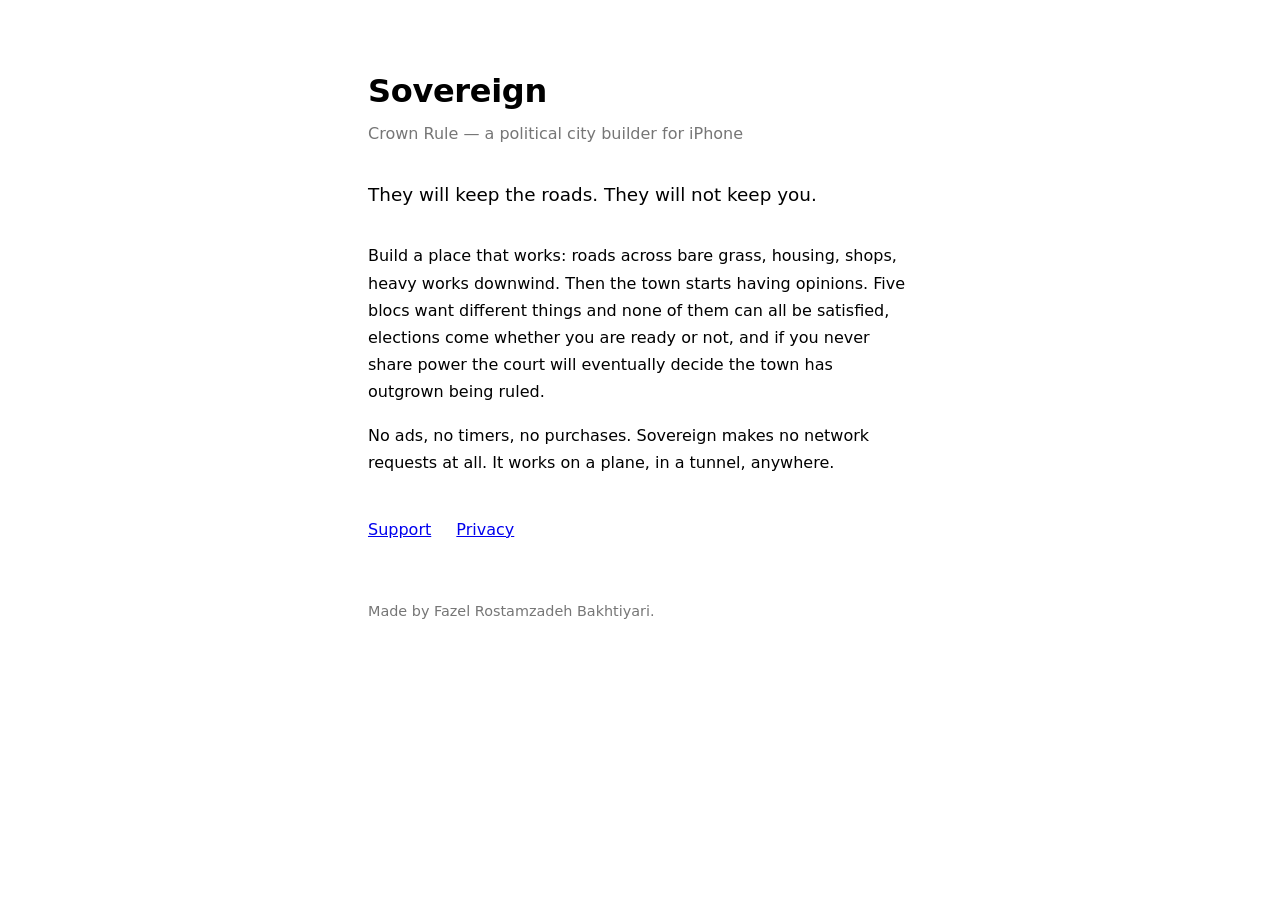
==== index.html @ aa3fa615 "Sovereign site: landing, support and privacy Public because GitHub Pages will not serve a private re" ====
<!doctype html>
<html lang="en">
<head>
<meta charset="utf-8">
<meta name="viewport" content="width=device-width,initial-scale=1">
<title>Sovereign — a political city builder</title>
<style>
  :root { color-scheme: light dark; }
  body { max-width: 34rem; margin: 4rem auto; padding: 0 1.25rem 4rem;
         font: 16px/1.7 system-ui, -apple-system, "Segoe UI", sans-serif; }
  h1 { font-size: 2rem; margin-bottom: .1rem; letter-spacing: -.01em; }
  .sub { color: #767676; margin-top: 0; }
  .lede { font-size: 1.15rem; margin: 2rem 0; }
  nav { margin-top: 2.5rem; }
  nav a { display: inline-block; margin-right: 1.25rem; }
  footer { margin-top: 3.5rem; font-size: .9rem; color: #767676; }
</style>
</head>
<body>
<h1>Sovereign</h1>
<p class="sub">Crown Rule — a political city builder for iPhone</p>

<p class="lede">They will keep the roads. They will not keep you.</p>

<p>Build a place that works: roads across bare grass, housing, shops, heavy works
downwind. Then the town starts having opinions. Five blocs want different things
and none of them can all be satisfied, elections come whether you are ready or
not, and if you never share power the court will eventually decide the town has
outgrown being ruled.</p>

<p>No ads, no timers, no purchases. Sovereign makes no network requests at all.
It works on a plane, in a tunnel, anywhere.</p>

<nav>
  <a href="support.html">Support</a>
  <a href="privacy.html">Privacy</a>
</nav>

<footer>Made by Fazel Rostamzadeh Bakhtiyari.</footer>
</body>
</html>
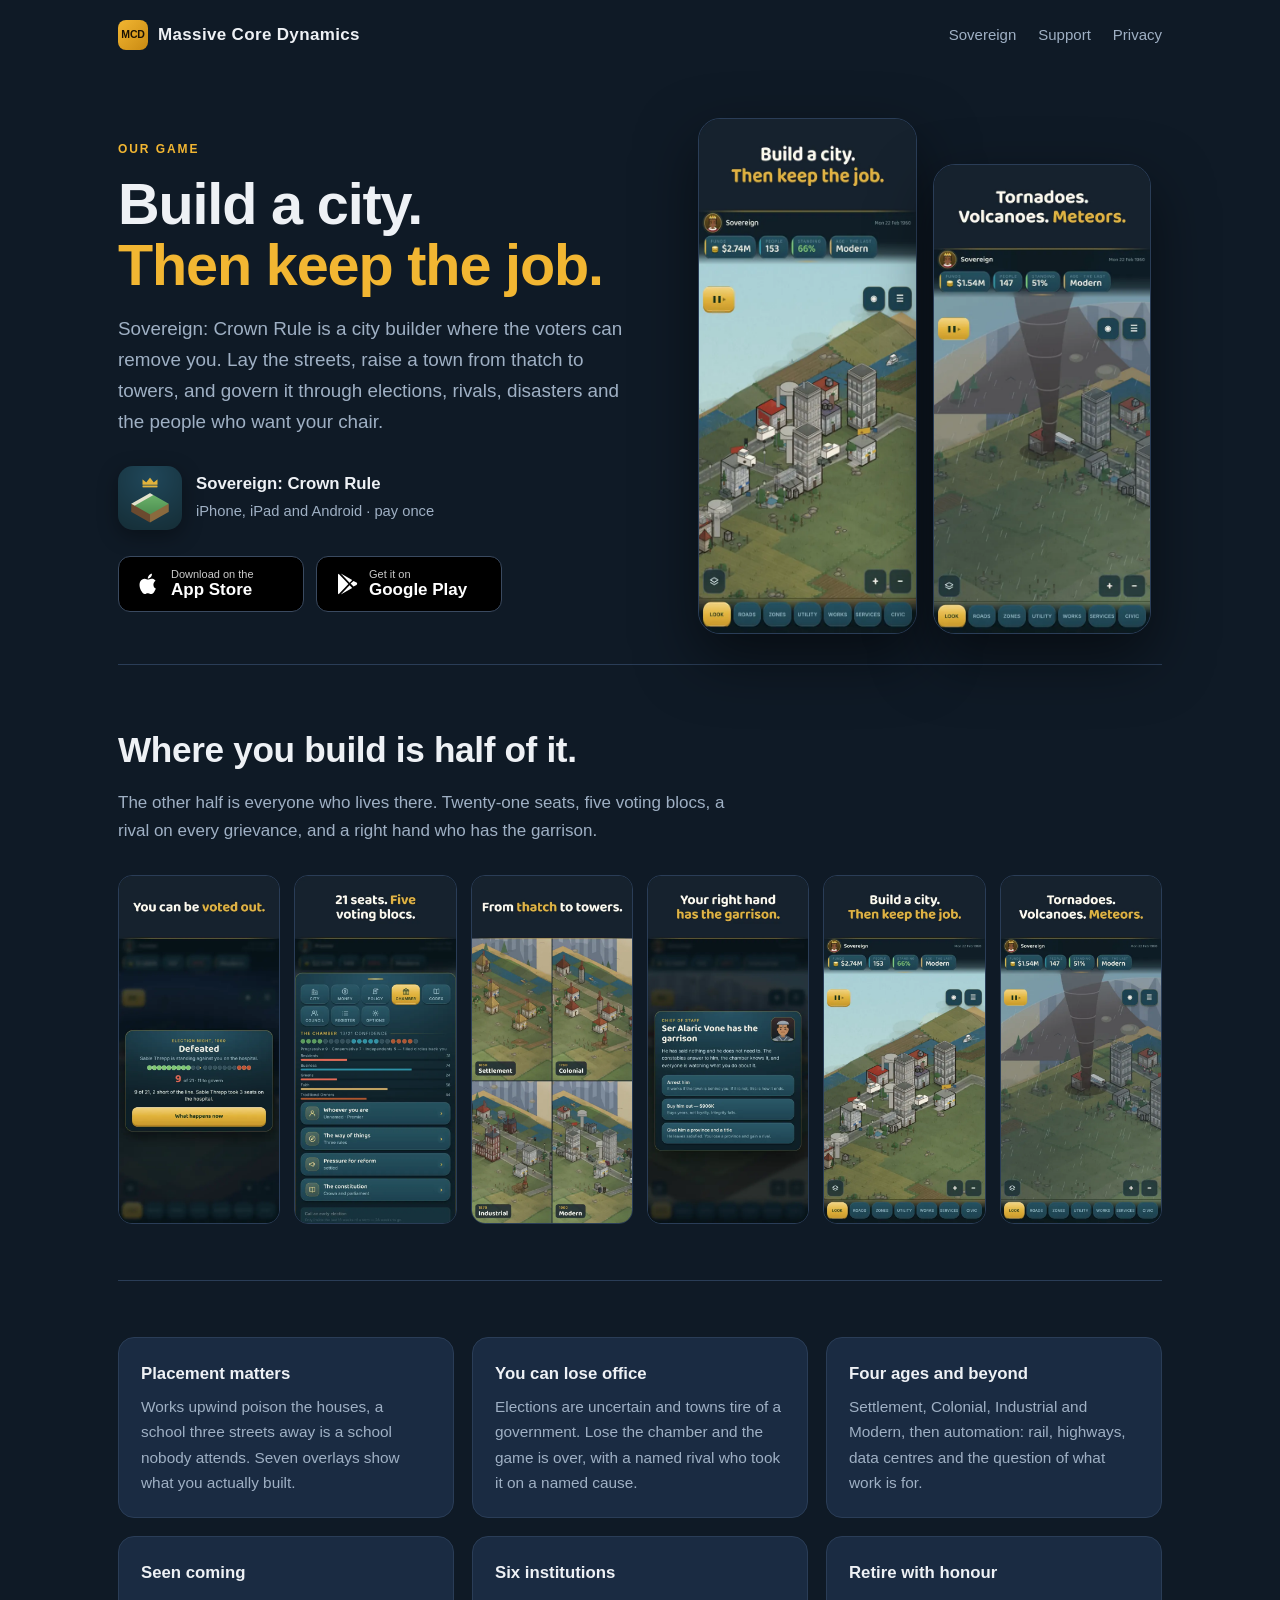
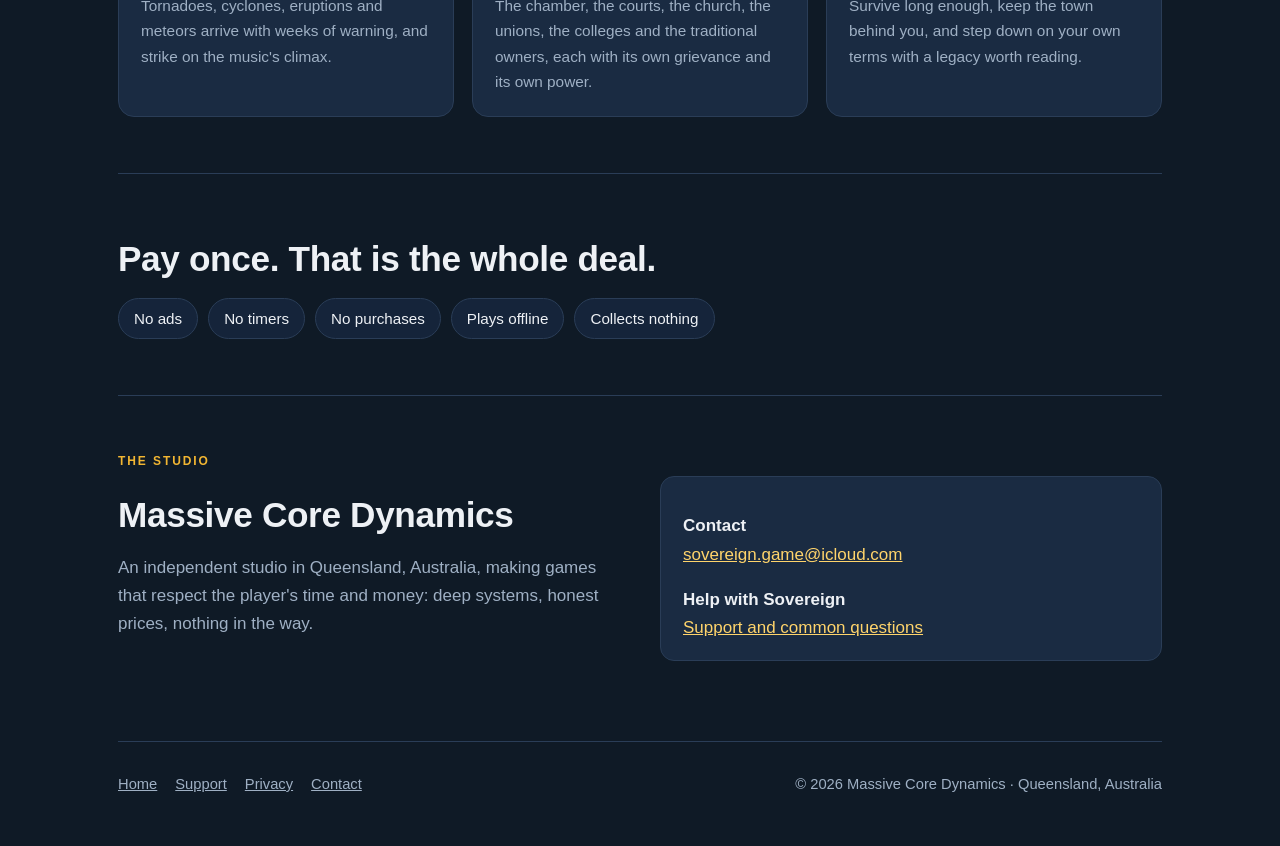
==== commit 6ce4b551: "A proper studio site: Massive Core Dynamics home with Sovereign, store links, screenshots; support a" ====
--- a/index.html
+++ b/index.html
@@ -3,39 +3,86 @@
 <head>
 <meta charset="utf-8">
 <meta name="viewport" content="width=device-width,initial-scale=1">
-<title>Sovereign — a political city builder</title>
-<style>
-  :root { color-scheme: light dark; }
-  body { max-width: 34rem; margin: 4rem auto; padding: 0 1.25rem 4rem;
-         font: 16px/1.7 system-ui, -apple-system, "Segoe UI", sans-serif; }
-  h1 { font-size: 2rem; margin-bottom: .1rem; letter-spacing: -.01em; }
-  .sub { color: #767676; margin-top: 0; }
-  .lede { font-size: 1.15rem; margin: 2rem 0; }
-  nav { margin-top: 2.5rem; }
-  nav a { display: inline-block; margin-right: 1.25rem; }
-  footer { margin-top: 3.5rem; font-size: .9rem; color: #767676; }
-</style>
+<title>Massive Core Dynamics — makers of Sovereign</title>
+<meta name="description" content="An independent games studio in Queensland, Australia. Makers of Sovereign: Crown Rule, a political city builder for iPhone and Android.">
+<meta property="og:title" content="Massive Core Dynamics — makers of Sovereign">
+<meta property="og:description" content="An independent games studio in Queensland, Australia. Makers of Sovereign: Crown Rule, a political city builder for iPhone and Android.">
+<meta property="og:image" content="img/1-build.webp">
+<link rel="icon" href="favicon.png">
+<link rel="stylesheet" href="style.css">
 </head>
 <body>
-<h1>Sovereign</h1>
-<p class="sub">Crown Rule — a political city builder for iPhone</p>
-
-<p class="lede">They will keep the roads. They will not keep you.</p>
-
-<p>Build a place that works: roads across bare grass, housing, shops, heavy works
-downwind. Then the town starts having opinions. Five blocs want different things
-and none of them can all be satisfied, elections come whether you are ready or
-not, and if you never share power the court will eventually decide the town has
-outgrown being ruled.</p>
-
-<p>No ads, no timers, no purchases. Sovereign makes no network requests at all.
-It works on a plane, in a tunnel, anywhere.</p>
-
-<nav>
-  <a href="support.html">Support</a>
-  <a href="privacy.html">Privacy</a>
+<div class="wrap">
+<nav class="top">
+  <a class="brand" href="index.html"><span class="mark">MCD</span><span class="name">Massive Core Dynamics</span></a>
+  <div class="links"><a href="index.html#sovereign">Sovereign</a><a href="support.html">Support</a><a href="privacy.html">Privacy</a></div>
 </nav>
 
-<footer>Made by Fazel Rostamzadeh Bakhtiyari.</footer>
+<header class="hero" id="sovereign">
+  <div>
+    <p class="eyebrow">Our game</p>
+    <h1>Build a city.<br><em>Then keep the job.</em></h1>
+    <p class="lede">Sovereign: Crown Rule is a city builder where the voters can remove you. Lay the streets, raise a town from thatch to towers, and govern it through elections, rivals, disasters and the people who want your chair.</p>
+    <div class="app"><img src="img/icon.png" alt="Sovereign app icon"><div><b>Sovereign: Crown Rule</b><span>iPhone, iPad and Android &middot; pay once</span></div></div>
+    <div class="stores">
+      <a class="store" href="https://apps.apple.com/app/id6807393332"><svg viewBox="0 0 24 24"><path d="M16.4 12.6c0-2.6 2.1-3.8 2.2-3.9-1.2-1.8-3.1-2-3.7-2-1.6-.2-3.1.9-3.9.9-.8 0-2-.9-3.4-.9-1.7 0-3.3 1-4.2 2.6-1.8 3.1-.5 7.7 1.3 10.2.8 1.2 1.8 2.6 3.1 2.5 1.3-.1 1.7-.8 3.3-.8 1.5 0 1.9.8 3.3.8 1.4 0 2.2-1.2 3-2.5 1-1.4 1.4-2.8 1.4-2.9-.1 0-2.4-.9-2.4-4zM13.9 5c.7-.9 1.2-2 1-3.2-1 0-2.3.7-3 1.6-.7.8-1.2 2-1.1 3.1 1.2.1 2.3-.6 3.1-1.5z"/></svg><span><small>Download on the</small><strong>App Store</strong></span></a>
+      <a class="store" href="https://play.google.com/store/apps/details?id=com.fazel.sovereign"><svg viewBox="0 0 24 24"><path d="M3.6 1.8 13.4 12l-9.8 10.2c-.4-.2-.6-.6-.6-1.1V2.9c0-.5.2-.9.6-1.1zm11 11.4 2.6 2.7-11.4 6.5 8.8-9.2zm3.9-4.3 3 1.7c.9.5.9 1.8 0 2.3l-3 1.7-2.9-3 2.9-2.7zM5.8 1.6l11.4 6.5-2.6 2.7-8.8-9.2z"/></svg><span><small>Get it on</small><strong>Google Play</strong></span></a>
+    </div>
+  </div>
+  <div class="phones">
+    <img src="img/1-build.webp" alt="A town in the Modern age, with the build menu below">
+    <img src="img/6-catastrophe.webp" alt="A tornado crossing the town">
+  </div>
+</header>
+
+<section>
+  <h2>Where you build is half of it.</h2>
+  <p class="sub">The other half is everyone who lives there. Twenty-one seats, five voting blocs, a rival on every grievance, and a right hand who has the garrison.</p>
+  <div class="gallery">
+    <img src="img/2-voted-out.webp" alt="Election night: defeated, 9 of 21 seats" loading="lazy">
+    <img src="img/4-chamber.webp" alt="The chamber: seats by bloc" loading="lazy">
+    <img src="img/5-ages.webp" alt="The same town across four ages" loading="lazy">
+    <img src="img/7-garrison.webp" alt="A decision card: the garrison" loading="lazy">
+    <img src="img/1-build.webp" alt="Building the town" loading="lazy">
+    <img src="img/6-catastrophe.webp" alt="A tornado" loading="lazy">
+  </div>
+</section>
+
+<section>
+  <div class="features">
+    <div class="card"><h3>Placement matters</h3><p>Works upwind poison the houses, a school three streets away is a school nobody attends. Seven overlays show what you actually built.</p></div>
+    <div class="card"><h3>You can lose office</h3><p>Elections are uncertain and towns tire of a government. Lose the chamber and the game is over, with a named rival who took it on a named cause.</p></div>
+    <div class="card"><h3>Four ages and beyond</h3><p>Settlement, Colonial, Industrial and Modern, then automation: rail, highways, data centres and the question of what work is for.</p></div>
+    <div class="card"><h3>Seen coming</h3><p>Tornadoes, cyclones, eruptions and meteors arrive with weeks of warning, and strike on the music's climax.</p></div>
+    <div class="card"><h3>Six institutions</h3><p>The chamber, the courts, the church, the unions, the colleges and the traditional owners, each with its own grievance and its own power.</p></div>
+    <div class="card"><h3>Retire with honour</h3><p>Survive long enough, keep the town behind you, and step down on your own terms with a legacy worth reading.</p></div>
+  </div>
+</section>
+
+<section>
+  <h2>Pay once. That is the whole deal.</h2>
+  <div class="promise"><span class="pill">No ads</span><span class="pill">No timers</span><span class="pill">No purchases</span><span class="pill">Plays offline</span><span class="pill">Collects nothing</span></div>
+</section>
+
+<section class="studio">
+  <div>
+    <p class="eyebrow">The studio</p>
+    <h2>Massive Core Dynamics</h2>
+    <p class="sub">An independent studio in Queensland, Australia, making games that respect the player's time and money: deep systems, honest prices, nothing in the way.</p>
+  </div>
+  <div>
+    <div class="box">
+      <p><b>Contact</b><br><a href="mailto:sovereign.game@icloud.com">sovereign.game@icloud.com</a></p>
+      <p style="margin-bottom:0"><b>Help with Sovereign</b><br><a href="support.html">Support and common questions</a></p>
+    </div>
+  </div>
+</section>
+<footer>
+  <div class="row">
+    <div><a href="index.html">Home</a><a href="support.html">Support</a><a href="privacy.html">Privacy</a><a href="mailto:sovereign.game@icloud.com">Contact</a></div>
+    <div>&copy; 2026 Massive Core Dynamics &middot; Queensland, Australia</div>
+  </div>
+</footer>
+</div>
 </body>
 </html>
--- a/style.css
+++ b/style.css
@@ -0,0 +1,59 @@
+:root{--bg:#0f1a26;--bg2:#15243a;--panel:#1a2b42;--rule:#2a3d57;--ink:#eef1f5;--dim:#9fb0c4;--gold:#f2b632;--gold2:#ffd46b}
+*{box-sizing:border-box}
+html{scroll-behavior:smooth}
+body{margin:0;background:var(--bg);color:var(--ink);font:17px/1.65 -apple-system,BlinkMacSystemFont,"Segoe UI",Roboto,Helvetica,Arial,sans-serif;-webkit-font-smoothing:antialiased}
+a{color:var(--gold2)}
+.wrap{max-width:68rem;margin:0 auto;padding:0 22px}
+.narrow{max-width:44rem}
+nav.top{display:flex;align-items:center;justify-content:space-between;padding:20px 0}
+.brand{display:flex;align-items:center;gap:10px;color:var(--ink);text-decoration:none;font-weight:700;letter-spacing:.02em}
+.brand .mark{width:30px;height:30px;border-radius:8px;background:linear-gradient(135deg,var(--gold),#c98a12);display:grid;place-items:center;color:#1a1204;font-weight:800;font-size:13px}
+nav.top .links a{color:var(--dim);text-decoration:none;margin-left:22px;font-size:15px}
+nav.top .links a:hover{color:var(--ink)}
+.hero{padding:48px 0 30px;display:grid;grid-template-columns:1.05fr .95fr;gap:44px;align-items:center}
+.eyebrow{font-size:12px;letter-spacing:.16em;text-transform:uppercase;color:var(--gold);margin:0 0 14px;font-weight:700}
+h1{font-size:clamp(2.2rem,5vw,3.6rem);line-height:1.05;margin:0 0 18px;letter-spacing:-.02em;text-wrap:balance}
+h1 em{font-style:normal;color:var(--gold)}
+.lede{font-size:1.18rem;color:var(--dim);margin:0 0 28px;max-width:34rem}
+.app{display:flex;align-items:center;gap:14px;margin-bottom:26px}
+.app img{width:64px;height:64px;border-radius:15px;box-shadow:0 6px 20px rgba(0,0,0,.35)}
+.app b{display:block;font-size:1.05rem}.app span{color:var(--dim);font-size:.92rem}
+.stores{display:flex;flex-wrap:wrap;gap:12px}
+.store{display:inline-flex;align-items:center;gap:10px;padding:11px 18px;border-radius:12px;background:#000;color:#fff;text-decoration:none;border:1px solid #3a4a60;min-width:186px}
+.store:hover{border-color:var(--gold)}
+.store svg{width:24px;height:24px;flex:none;fill:#fff}
+.store small{display:block;font-size:11px;opacity:.8;line-height:1.1}.store strong{display:block;font-size:17px;line-height:1.2}
+.phones{display:flex;gap:16px;justify-content:center}
+.phones img{width:46%;max-width:250px;border-radius:22px;box-shadow:0 24px 60px rgba(0,0,0,.5);border:1px solid var(--rule)}
+.phones img:last-child{margin-top:46px}
+section{padding:56px 0;border-top:1px solid var(--rule)}
+h2{font-size:clamp(1.6rem,3vw,2.2rem);margin:0 0 10px;letter-spacing:-.01em}
+.sub{color:var(--dim);margin:0 0 30px;max-width:40rem}
+.gallery{display:grid;grid-template-columns:repeat(6,1fr);gap:14px}
+.gallery img{width:100%;border-radius:14px;border:1px solid var(--rule);display:block}
+.features{display:grid;grid-template-columns:repeat(3,1fr);gap:18px}
+.card{background:var(--panel);border:1px solid var(--rule);border-radius:16px;padding:22px}
+.card h3{margin:0 0 6px;font-size:1.05rem}.card p{margin:0;color:var(--dim);font-size:.96rem}
+.promise{display:flex;flex-wrap:wrap;gap:10px;margin-top:8px}
+.pill{border:1px solid var(--rule);border-radius:999px;padding:7px 15px;color:var(--ink);font-size:.95rem;background:var(--bg2)}
+.studio{display:grid;grid-template-columns:1fr 1fr;gap:40px}
+footer{border-top:1px solid var(--rule);padding:30px 0 50px;color:var(--dim);font-size:.92rem}
+footer .row{display:flex;flex-wrap:wrap;justify-content:space-between;gap:16px}
+footer a{color:var(--dim);margin-right:18px}
+.doc h1{font-size:2.2rem;margin-top:20px}
+.doc h2{font-size:1.2rem;margin:34px 0 8px}
+.doc p,.doc li{color:#d6dde6}
+.doc .date{color:var(--dim);margin-top:-6px}
+.box{background:var(--panel);border:1px solid var(--rule);border-radius:14px;padding:18px 22px;margin:24px 0}
+@media (max-width:820px){
+  .hero{grid-template-columns:1fr;padding-top:24px}
+  .phones{order:-1}.phones img:last-child{margin-top:30px}
+  .gallery{grid-template-columns:repeat(3,1fr)}
+  .features,.studio{grid-template-columns:1fr}
+  nav.top .links a{margin-left:14px}
+}
+@media (max-width:480px){.gallery{grid-template-columns:repeat(2,1fr)}.store{min-width:0;flex:1}}
+.brand{white-space:nowrap}
+.brand .mark{font-size:10.5px;letter-spacing:-.02em}
+@media (max-width:820px){.gallery img:nth-child(n+5){display:none}.gallery{grid-template-columns:repeat(2,1fr)}}
+@media (max-width:560px){.brand .name{display:none}nav.top .links a{margin-left:16px;font-size:15px}}
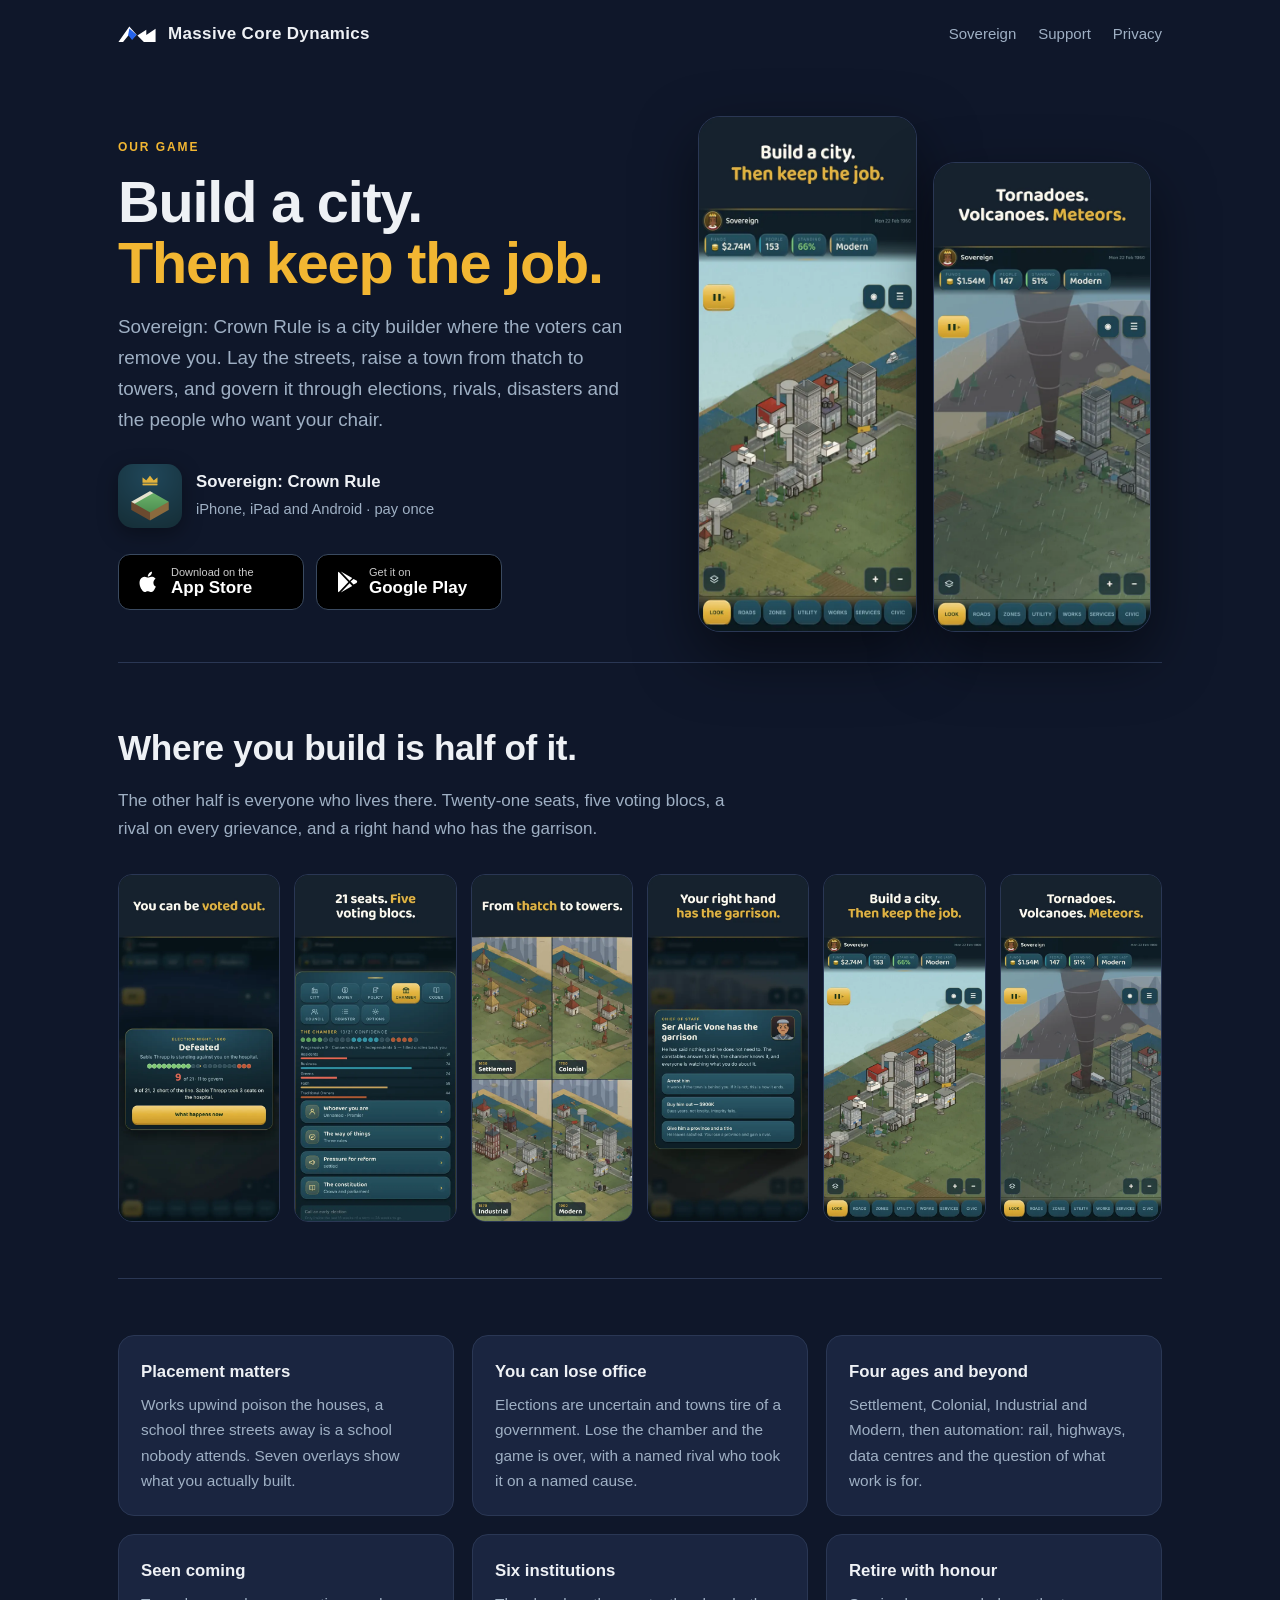
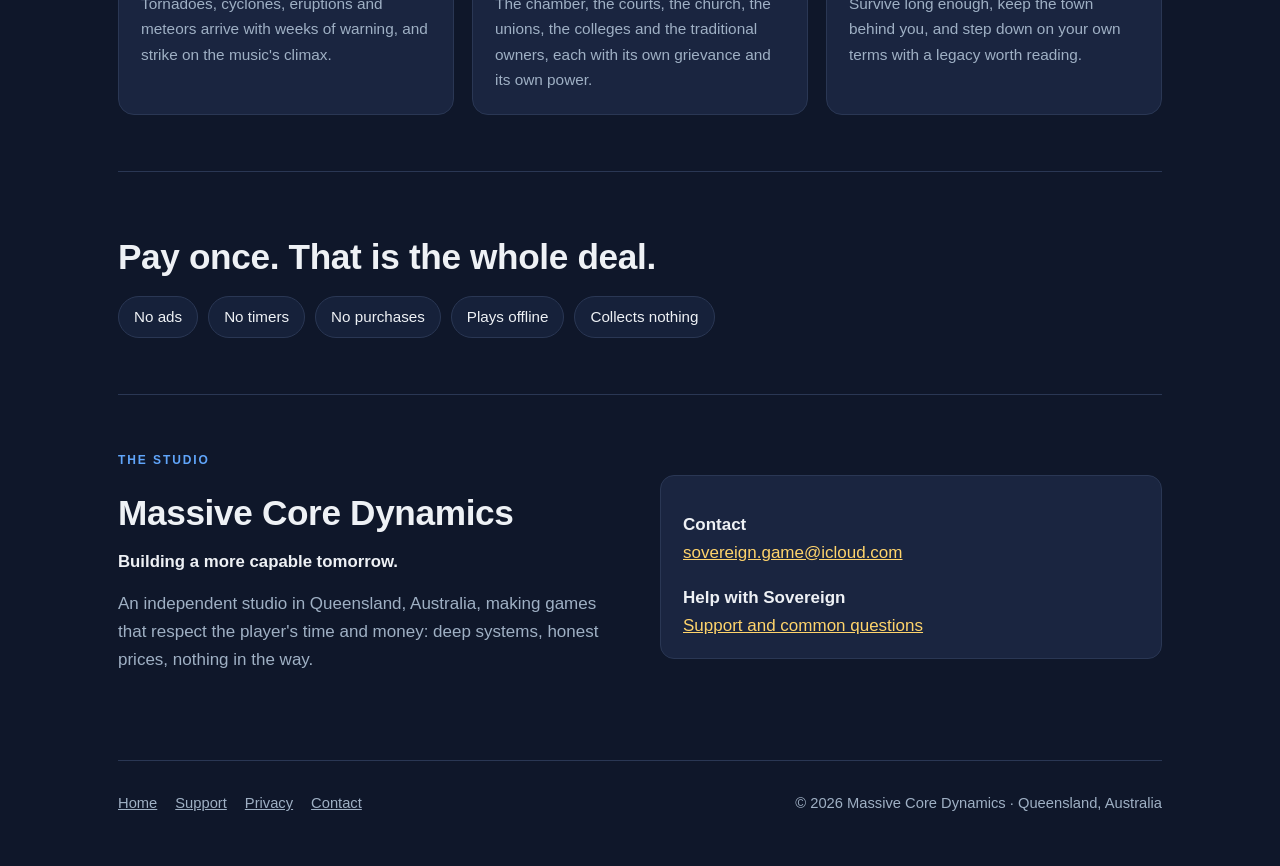
==== commit acacee85: "The studio's own brand: the MCD mark in the header, the kit's favicons and navy, and 'Building a mor" ====
--- a/index.html
+++ b/index.html
@@ -8,13 +8,16 @@
 <meta property="og:title" content="Massive Core Dynamics — makers of Sovereign">
 <meta property="og:description" content="An independent games studio in Queensland, Australia. Makers of Sovereign: Crown Rule, a political city builder for iPhone and Android.">
 <meta property="og:image" content="img/1-build.webp">
-<link rel="icon" href="favicon.png">
+<link rel="icon" href="favicon.ico" sizes="any">
+<link rel="icon" type="image/png" sizes="32x32" href="img/brand/icon-32.png">
+<link rel="apple-touch-icon" href="img/brand/apple-touch-icon.png">
+<meta name="theme-color" content="#0F172A">
 <link rel="stylesheet" href="style.css">
 </head>
 <body>
 <div class="wrap">
 <nav class="top">
-  <a class="brand" href="index.html"><span class="mark">MCD</span><span class="name">Massive Core Dynamics</span></a>
+  <a class="brand" href="index.html"><svg class="mark" viewBox="20 85 940 405" aria-hidden="true"><polygon fill="#fff" points="30,480 300,95 480,300 370,405 290,300 145,480"/><polygon fill="#fff" points="500,320 720,175 720,310 950,155 950,480 660,480"/><polygon fill="#2563EB" points="300,145 480,300 370,430 270,305"/></svg><span class="name">Massive Core Dynamics</span></a>
   <div class="links"><a href="index.html#sovereign">Sovereign</a><a href="support.html">Support</a><a href="privacy.html">Privacy</a></div>
 </nav>
 
@@ -68,6 +71,7 @@
   <div>
     <p class="eyebrow">The studio</p>
     <h2>Massive Core Dynamics</h2>
+    <p class="motto">Building a more capable tomorrow.</p>
     <p class="sub">An independent studio in Queensland, Australia, making games that respect the player's time and money: deep systems, honest prices, nothing in the way.</p>
   </div>
   <div>
--- a/style.css
+++ b/style.css
@@ -1,4 +1,4 @@
-:root{--bg:#0f1a26;--bg2:#15243a;--panel:#1a2b42;--rule:#2a3d57;--ink:#eef1f5;--dim:#9fb0c4;--gold:#f2b632;--gold2:#ffd46b}
+:root{--bg:#0F172A;--bg2:#16213a;--panel:#1a2540;--rule:#2a3754;--brand:#2563EB;--ink:#eef1f5;--dim:#9fb0c4;--gold:#f2b632;--gold2:#ffd46b}
 *{box-sizing:border-box}
 html{scroll-behavior:smooth}
 body{margin:0;background:var(--bg);color:var(--ink);font:17px/1.65 -apple-system,BlinkMacSystemFont,"Segoe UI",Roboto,Helvetica,Arial,sans-serif;-webkit-font-smoothing:antialiased}
@@ -7,7 +7,6 @@
 .narrow{max-width:44rem}
 nav.top{display:flex;align-items:center;justify-content:space-between;padding:20px 0}
 .brand{display:flex;align-items:center;gap:10px;color:var(--ink);text-decoration:none;font-weight:700;letter-spacing:.02em}
-.brand .mark{width:30px;height:30px;border-radius:8px;background:linear-gradient(135deg,var(--gold),#c98a12);display:grid;place-items:center;color:#1a1204;font-weight:800;font-size:13px}
 nav.top .links a{color:var(--dim);text-decoration:none;margin-left:22px;font-size:15px}
 nav.top .links a:hover{color:var(--ink)}
 .hero{padding:48px 0 30px;display:grid;grid-template-columns:1.05fr .95fr;gap:44px;align-items:center}
@@ -54,6 +53,11 @@
 }
 @media (max-width:480px){.gallery{grid-template-columns:repeat(2,1fr)}.store{min-width:0;flex:1}}
 .brand{white-space:nowrap}
-.brand .mark{font-size:10.5px;letter-spacing:-.02em}
 @media (max-width:820px){.gallery img:nth-child(n+5){display:none}.gallery{grid-template-columns:repeat(2,1fr)}}
 @media (max-width:560px){.brand .name{display:none}nav.top .links a{margin-left:16px;font-size:15px}}
+
+/* the studio's own mark, from the Massive Core Dynamics brand kit (1 Nov) */
+.brand svg.mark{width:38px;height:auto;display:block;flex:none}
+.brand{gap:12px}
+.motto{color:var(--ink);font-weight:600;margin:-4px 0 14px;font-size:1.05rem}
+.studio .eyebrow{color:#60a5fa}
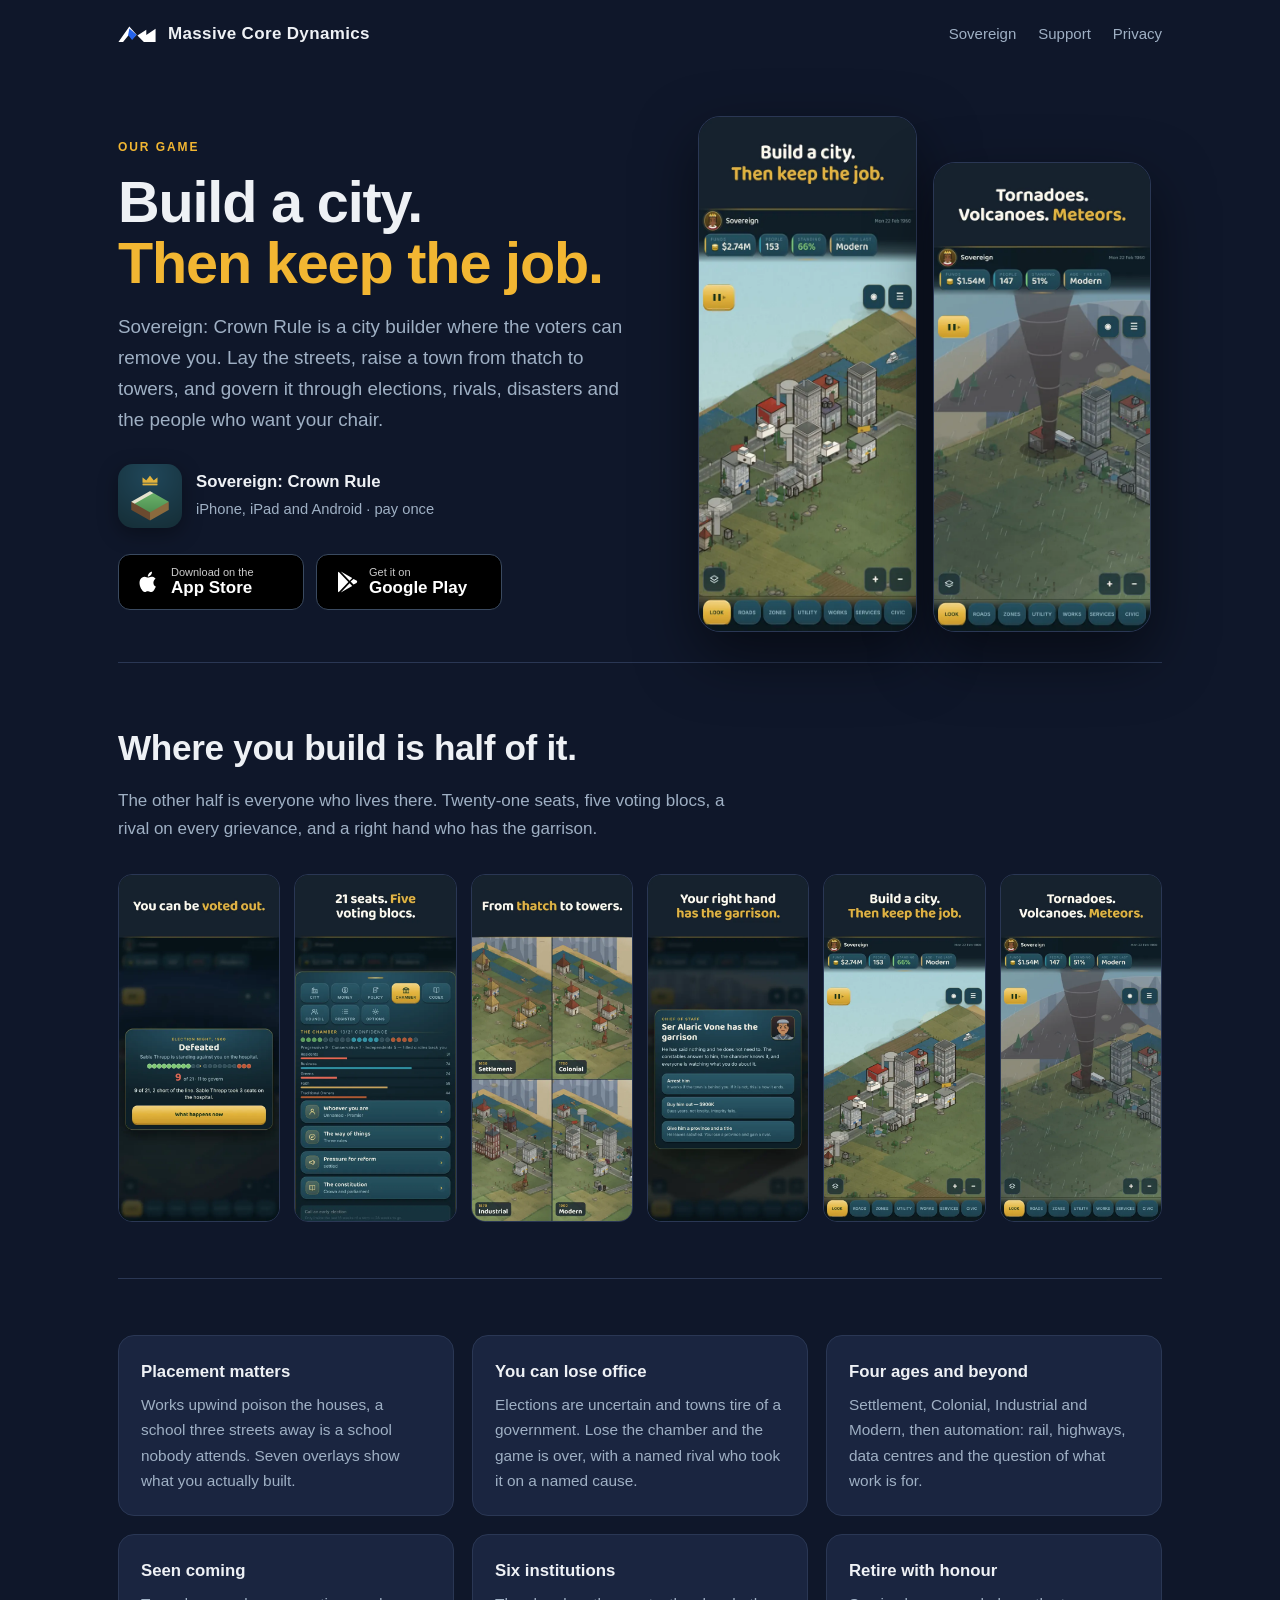
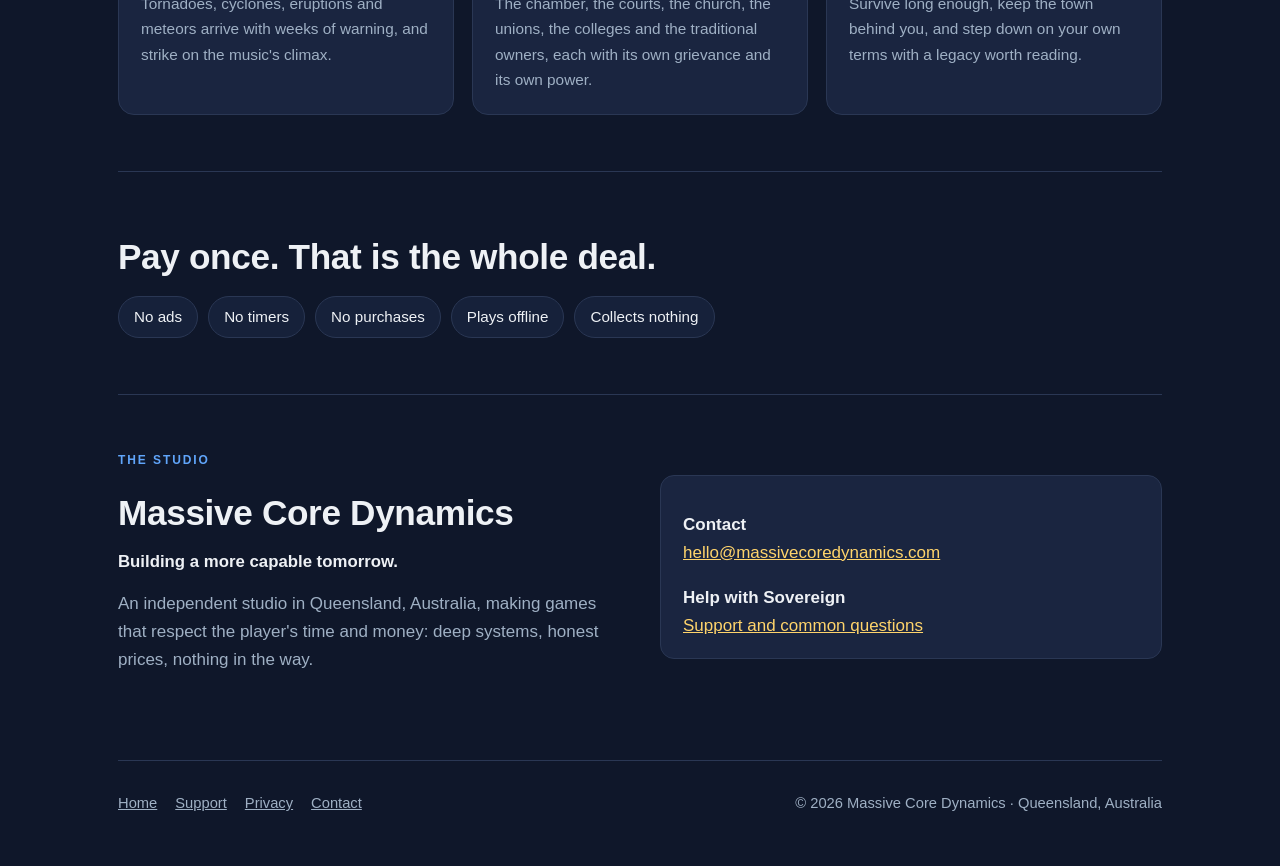
==== commit ce586870: "Contact: hello@massivecoredynamics.com, not the iCloud address Co-Authored-By: Claude Opus 5.5 <nore" ====
--- a/index.html
+++ b/index.html
@@ -76,14 +76,14 @@
   </div>
   <div>
     <div class="box">
-      <p><b>Contact</b><br><a href="mailto:sovereign.game@icloud.com">sovereign.game@icloud.com</a></p>
+      <p><b>Contact</b><br><a href="mailto:hello@massivecoredynamics.com">hello@massivecoredynamics.com</a></p>
       <p style="margin-bottom:0"><b>Help with Sovereign</b><br><a href="support.html">Support and common questions</a></p>
     </div>
   </div>
 </section>
 <footer>
   <div class="row">
-    <div><a href="index.html">Home</a><a href="support.html">Support</a><a href="privacy.html">Privacy</a><a href="mailto:sovereign.game@icloud.com">Contact</a></div>
+    <div><a href="index.html">Home</a><a href="support.html">Support</a><a href="privacy.html">Privacy</a><a href="mailto:hello@massivecoredynamics.com">Contact</a></div>
     <div>&copy; 2026 Massive Core Dynamics &middot; Queensland, Australia</div>
   </div>
 </footer>
